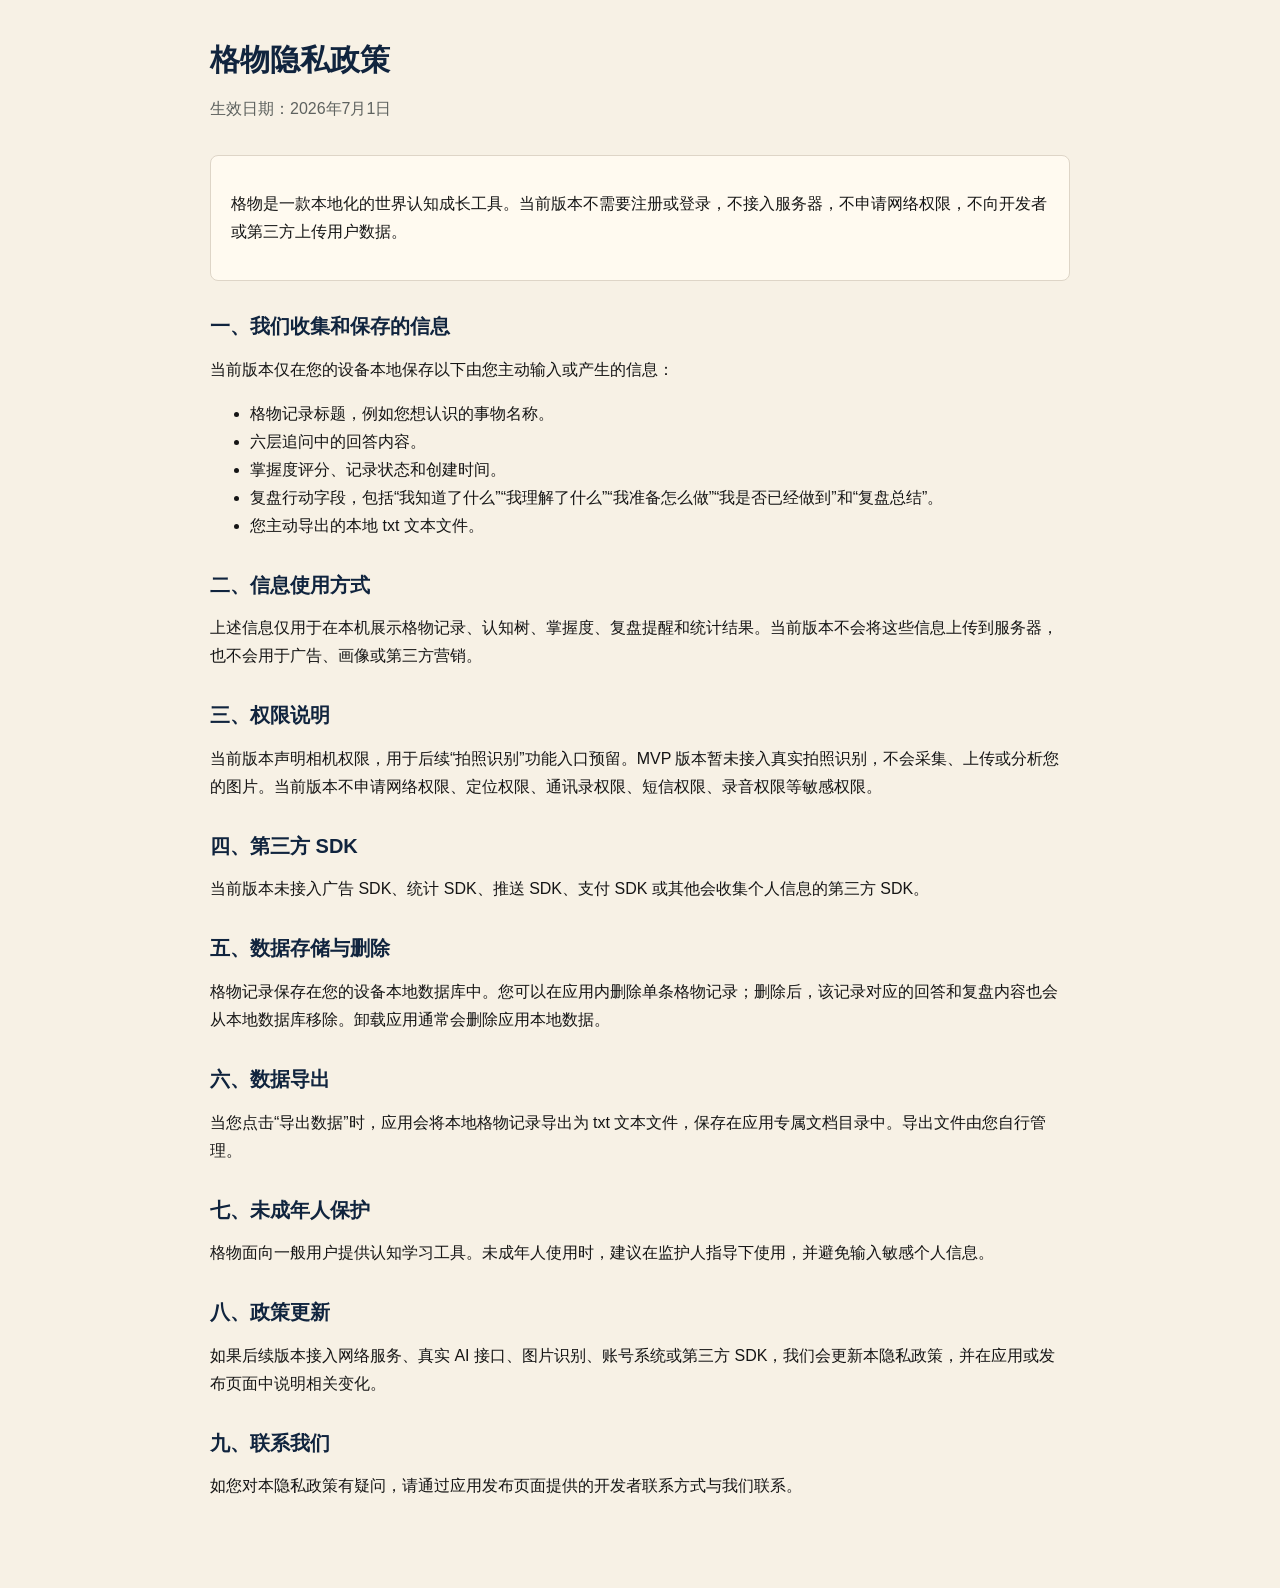
==== gewu-privacy-policy.html @ 4132040a "Add Gewu privacy policy" ====
<!doctype html>
<html lang="zh-CN">
<head>
  <meta charset="utf-8">
  <meta name="viewport" content="width=device-width, initial-scale=1">
  <title>格物隐私政策</title>
  <style>
    body{margin:0;font-family:-apple-system,BlinkMacSystemFont,"Segoe UI","Microsoft YaHei",sans-serif;color:#151515;background:#f7f1e5;line-height:1.75}
    main{max-width:860px;margin:0 auto;padding:40px 20px 72px}
    h1,h2{color:#10243e;line-height:1.3} h1{font-size:30px;margin:0 0 8px} h2{font-size:20px;margin-top:32px}
    p,li{font-size:16px}.meta{color:#5e625f;margin-bottom:32px}.card{background:#fffaf0;border:1px solid #ded5c7;border-radius:8px;padding:18px 20px}
  </style>
</head>
<body>
<main>
  <h1>格物隐私政策</h1>
  <p class="meta">生效日期：2026年7月1日</p>
  <div class="card"><p>格物是一款本地化的世界认知成长工具。当前版本不需要注册或登录，不接入服务器，不申请网络权限，不向开发者或第三方上传用户数据。</p></div>
  <h2>一、我们收集和保存的信息</h2>
  <p>当前版本仅在您的设备本地保存以下由您主动输入或产生的信息：</p>
  <ul>
    <li>格物记录标题，例如您想认识的事物名称。</li>
    <li>六层追问中的回答内容。</li>
    <li>掌握度评分、记录状态和创建时间。</li>
    <li>复盘行动字段，包括“我知道了什么”“我理解了什么”“我准备怎么做”“我是否已经做到”和“复盘总结”。</li>
    <li>您主动导出的本地 txt 文本文件。</li>
  </ul>
  <h2>二、信息使用方式</h2>
  <p>上述信息仅用于在本机展示格物记录、认知树、掌握度、复盘提醒和统计结果。当前版本不会将这些信息上传到服务器，也不会用于广告、画像或第三方营销。</p>
  <h2>三、权限说明</h2>
  <p>当前版本声明相机权限，用于后续“拍照识别”功能入口预留。MVP 版本暂未接入真实拍照识别，不会采集、上传或分析您的图片。当前版本不申请网络权限、定位权限、通讯录权限、短信权限、录音权限等敏感权限。</p>
  <h2>四、第三方 SDK</h2>
  <p>当前版本未接入广告 SDK、统计 SDK、推送 SDK、支付 SDK 或其他会收集个人信息的第三方 SDK。</p>
  <h2>五、数据存储与删除</h2>
  <p>格物记录保存在您的设备本地数据库中。您可以在应用内删除单条格物记录；删除后，该记录对应的回答和复盘内容也会从本地数据库移除。卸载应用通常会删除应用本地数据。</p>
  <h2>六、数据导出</h2>
  <p>当您点击“导出数据”时，应用会将本地格物记录导出为 txt 文本文件，保存在应用专属文档目录中。导出文件由您自行管理。</p>
  <h2>七、未成年人保护</h2>
  <p>格物面向一般用户提供认知学习工具。未成年人使用时，建议在监护人指导下使用，并避免输入敏感个人信息。</p>
  <h2>八、政策更新</h2>
  <p>如果后续版本接入网络服务、真实 AI 接口、图片识别、账号系统或第三方 SDK，我们会更新本隐私政策，并在应用或发布页面中说明相关变化。</p>
  <h2>九、联系我们</h2>
  <p>如您对本隐私政策有疑问，请通过应用发布页面提供的开发者联系方式与我们联系。</p>
</main>
</body>
</html>
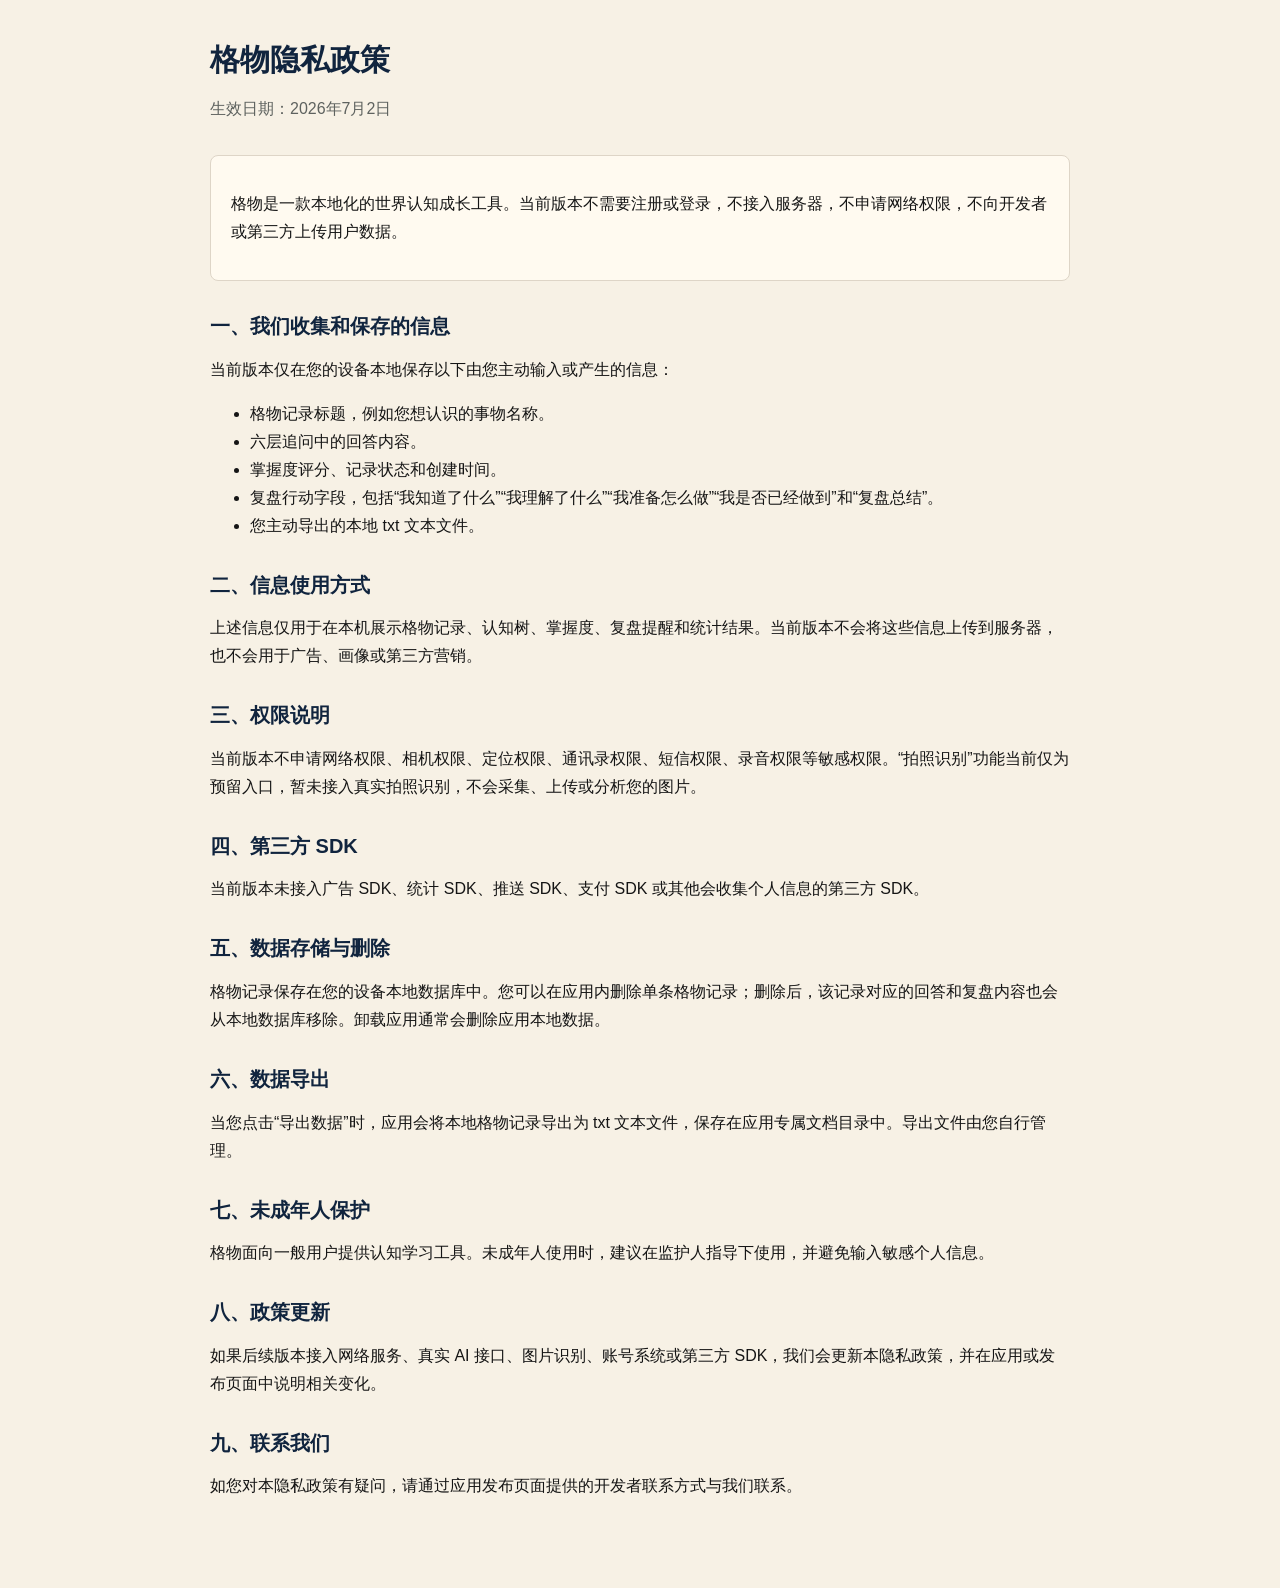
==== commit b84574b2: "Add Gewu privacy policy" ====
--- a/gewu-privacy-policy.html
+++ b/gewu-privacy-policy.html
@@ -5,17 +5,25 @@
   <meta name="viewport" content="width=device-width, initial-scale=1">
   <title>格物隐私政策</title>
   <style>
-    body{margin:0;font-family:-apple-system,BlinkMacSystemFont,"Segoe UI","Microsoft YaHei",sans-serif;color:#151515;background:#f7f1e5;line-height:1.75}
-    main{max-width:860px;margin:0 auto;padding:40px 20px 72px}
-    h1,h2{color:#10243e;line-height:1.3} h1{font-size:30px;margin:0 0 8px} h2{font-size:20px;margin-top:32px}
-    p,li{font-size:16px}.meta{color:#5e625f;margin-bottom:32px}.card{background:#fffaf0;border:1px solid #ded5c7;border-radius:8px;padding:18px 20px}
+    body { margin: 0; font-family: -apple-system, BlinkMacSystemFont, "Segoe UI", "Microsoft YaHei", sans-serif; color: #151515; background: #f7f1e5; line-height: 1.75; }
+    main { max-width: 860px; margin: 0 auto; padding: 40px 20px 72px; }
+    h1, h2 { color: #10243e; line-height: 1.3; }
+    h1 { font-size: 30px; margin: 0 0 8px; }
+    h2 { font-size: 20px; margin-top: 32px; }
+    p, li { font-size: 16px; }
+    .meta { color: #5e625f; margin-bottom: 32px; }
+    .card { background: #fffaf0; border: 1px solid #ded5c7; border-radius: 8px; padding: 18px 20px; }
   </style>
 </head>
 <body>
 <main>
   <h1>格物隐私政策</h1>
-  <p class="meta">生效日期：2026年7月1日</p>
-  <div class="card"><p>格物是一款本地化的世界认知成长工具。当前版本不需要注册或登录，不接入服务器，不申请网络权限，不向开发者或第三方上传用户数据。</p></div>
+  <p class="meta">生效日期：2026年7月2日</p>
+
+  <div class="card">
+    <p>格物是一款本地化的世界认知成长工具。当前版本不需要注册或登录，不接入服务器，不申请网络权限，不向开发者或第三方上传用户数据。</p>
+  </div>
+
   <h2>一、我们收集和保存的信息</h2>
   <p>当前版本仅在您的设备本地保存以下由您主动输入或产生的信息：</p>
   <ul>
@@ -25,20 +33,28 @@
     <li>复盘行动字段，包括“我知道了什么”“我理解了什么”“我准备怎么做”“我是否已经做到”和“复盘总结”。</li>
     <li>您主动导出的本地 txt 文本文件。</li>
   </ul>
+
   <h2>二、信息使用方式</h2>
   <p>上述信息仅用于在本机展示格物记录、认知树、掌握度、复盘提醒和统计结果。当前版本不会将这些信息上传到服务器，也不会用于广告、画像或第三方营销。</p>
+
   <h2>三、权限说明</h2>
-  <p>当前版本声明相机权限，用于后续“拍照识别”功能入口预留。MVP 版本暂未接入真实拍照识别，不会采集、上传或分析您的图片。当前版本不申请网络权限、定位权限、通讯录权限、短信权限、录音权限等敏感权限。</p>
+  <p>当前版本不申请网络权限、相机权限、定位权限、通讯录权限、短信权限、录音权限等敏感权限。“拍照识别”功能当前仅为预留入口，暂未接入真实拍照识别，不会采集、上传或分析您的图片。</p>
+
   <h2>四、第三方 SDK</h2>
   <p>当前版本未接入广告 SDK、统计 SDK、推送 SDK、支付 SDK 或其他会收集个人信息的第三方 SDK。</p>
+
   <h2>五、数据存储与删除</h2>
   <p>格物记录保存在您的设备本地数据库中。您可以在应用内删除单条格物记录；删除后，该记录对应的回答和复盘内容也会从本地数据库移除。卸载应用通常会删除应用本地数据。</p>
+
   <h2>六、数据导出</h2>
   <p>当您点击“导出数据”时，应用会将本地格物记录导出为 txt 文本文件，保存在应用专属文档目录中。导出文件由您自行管理。</p>
+
   <h2>七、未成年人保护</h2>
   <p>格物面向一般用户提供认知学习工具。未成年人使用时，建议在监护人指导下使用，并避免输入敏感个人信息。</p>
+
   <h2>八、政策更新</h2>
   <p>如果后续版本接入网络服务、真实 AI 接口、图片识别、账号系统或第三方 SDK，我们会更新本隐私政策，并在应用或发布页面中说明相关变化。</p>
+
   <h2>九、联系我们</h2>
   <p>如您对本隐私政策有疑问，请通过应用发布页面提供的开发者联系方式与我们联系。</p>
 </main>
